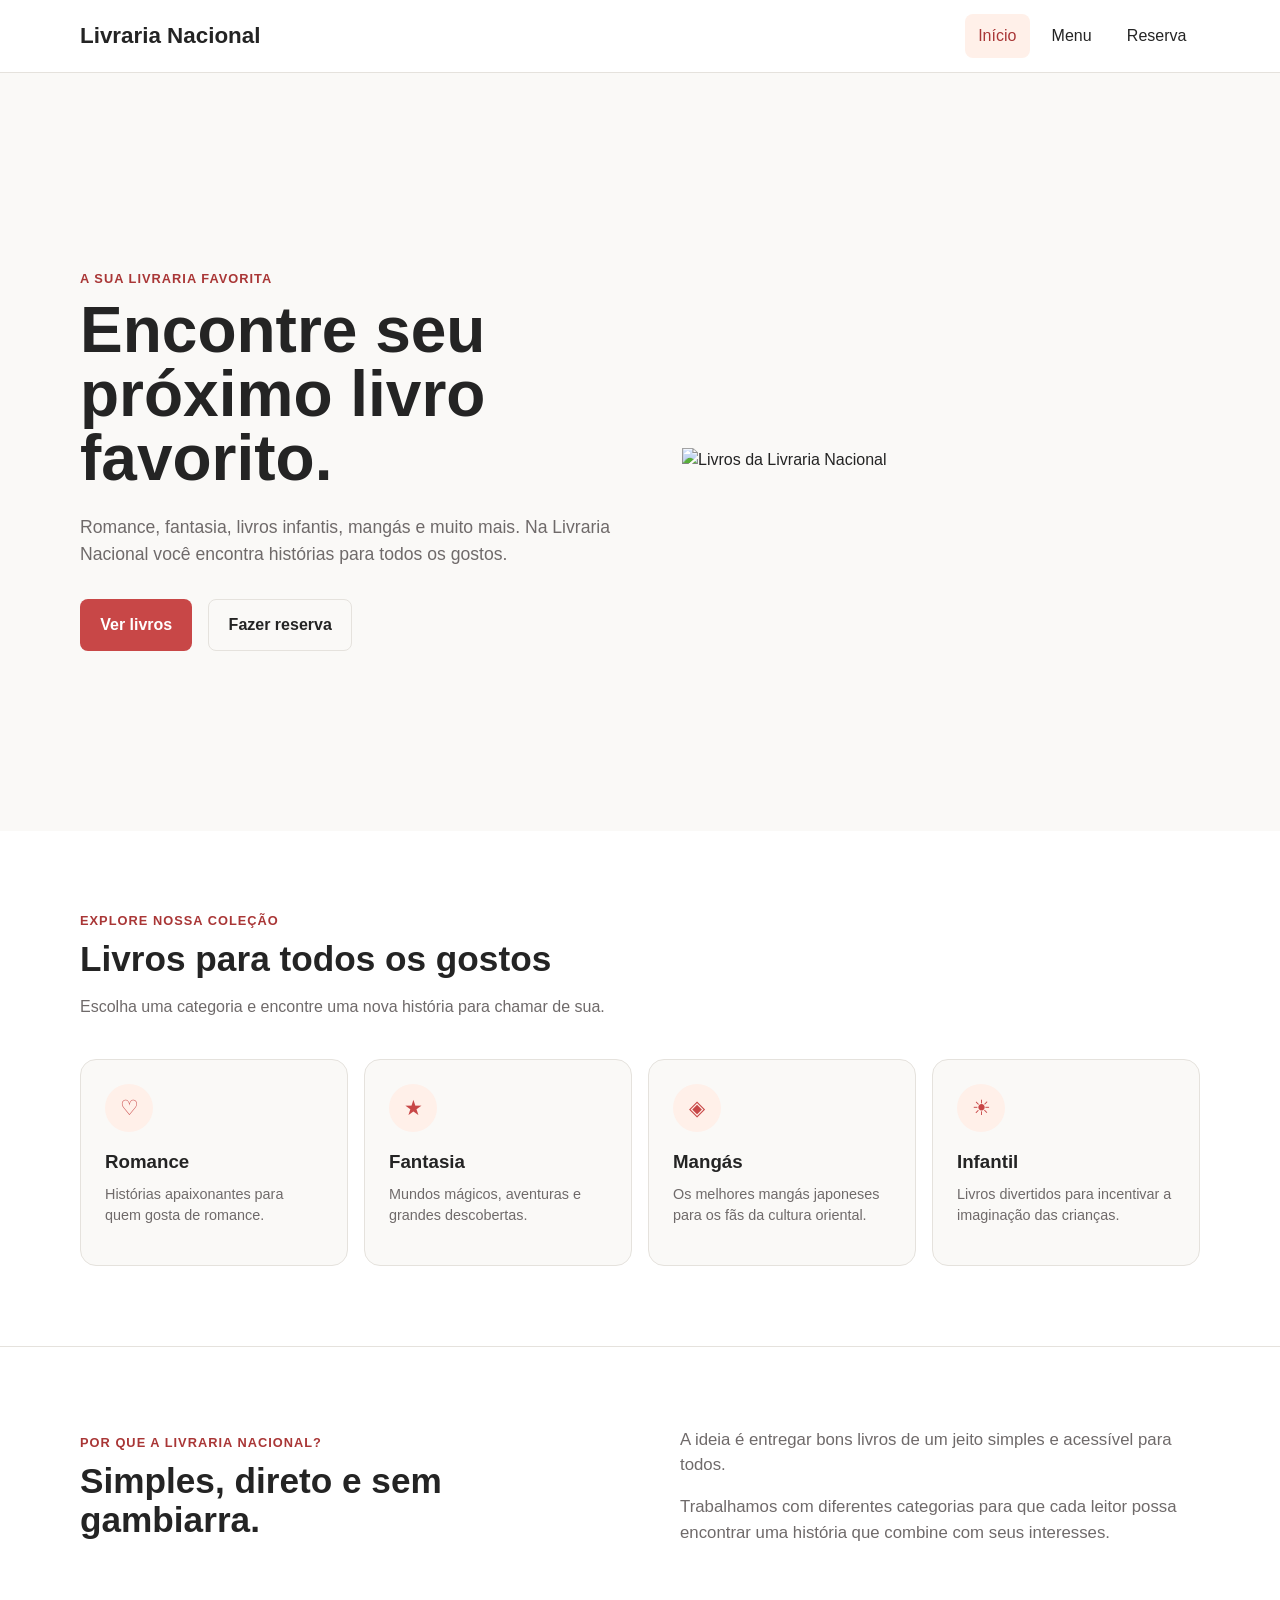
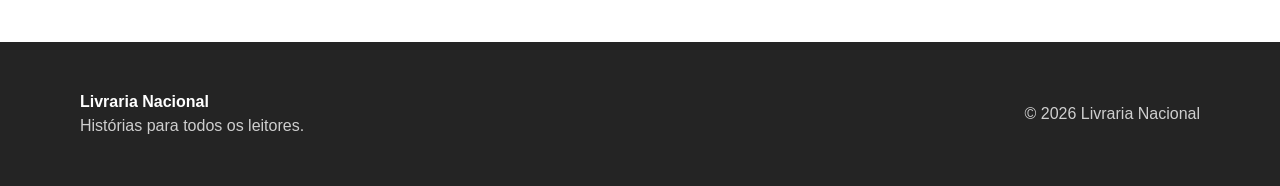
==== index.html @ 4962b3b3 "Add files via upload" ====
<!DOCTYPE html>
<html lang="pt-br">

<head>
    <meta charset="UTF-8">
    <meta name="viewport" content="width=device-width, initial-scale=1.0">
    <title>Livraria Nacional</title>
    <link rel="stylesheet" href="style.css">
</head>

<body>
    <header class="site-header">
        <div class="container header-content">
            <a class="brand" href="index.html">
                Livraria Nacional
            </a>

            <nav class="main-nav">
                <a href="index.html" aria-current="page">Início</a>
                <a href="menu.html">Menu</a>
                <a href="reserva.html">Reserva</a>
            </nav>
        </div>
    </header>

    <main>
        <section class="hero">
            <div class="container hero-content">
                <div class="hero-text-content">
                    <p class="eyebrow">A sua livraria favorita</p>

                    <h1>Encontre seu próximo livro favorito.</h1>

                    <p class="hero-text">
                        Romance, fantasia, livros infantis, mangás e muito mais.
                        Na Livraria Nacional você encontra histórias para todos
                        os gostos.
                    </p>

                    <div class="hero-actions">
                        <a class="button button-primary" href="menu.html">Ver livros</a>
                        <a class="button button-secondary" href="reserva.html">Fazer reserva</a>
                    </div>
                </div>

                <div class="hero-image">
                    <img src="imagens/livro.png" alt="Livros da Livraria Nacional">
                </div>
            </div>
        </section>

        <section class="categories">
            <div class="container">
                <div class="section-heading">
                    <p class="eyebrow">Explore nossa coleção</p>

                    <h2>Livros para todos os gostos</h2>

                    <p>
                        Escolha uma categoria e encontre uma nova história
                        para chamar de sua.
                    </p>
                </div>

                <div class="category-grid">

                    <div class="category-card">
                        <div class="category-icon">♡</div>
                        <h3>Romance</h3>
                        <p>
                            Histórias apaixonantes para quem gosta de romance.
                        </p>
                    </div>

                    <div class="category-card">
                        <div class="category-icon">★</div>
                        <h3>Fantasia</h3>
                        <p>
                            Mundos mágicos, aventuras e grandes descobertas.
                        </p>
                    </div>

                    <div class="category-card">
                        <div class="category-icon">◈</div>
                        <h3>Mangás</h3>
                        <p>
                            Os melhores mangás japoneses para os fãs da cultura
                            oriental.
                        </p>
                    </div>

                    <div class="category-card">
                        <div class="category-icon">☀</div>
                        <h3>Infantil</h3>
                        <p>
                            Livros divertidos para incentivar a imaginação
                            das crianças.
                        </p>
                    </div>

                </div>
            </div>
        </section>

        <section class="about">
            <div class="container about-content">

                <div>
                    <p class="eyebrow">
                        Por que a Livraria Nacional?
                    </p>

                    <h2>
                        Simples, direto e sem gambiarra.
                    </h2>
                </div>

                <div class="about-text">
                    <p>
                        A ideia é entregar bons livros de um jeito simples
                        e acessível para todos.
                    </p>

                    <p>
                        Trabalhamos com diferentes categorias para que cada
                        leitor possa encontrar uma história que combine com
                        seus interesses.
                    </p>
                </div>

            </div>
        </section>
    </main>

    <footer class="site-footer">
        <div class="container footer-content">

            <div>
                <strong>Livraria Nacional</strong>
                <p>
                    Histórias para todos os leitores.
                </p>
            </div>

            <div>
                <p>© 2026 Livraria Nacional</p>
            </div>

        </div>
    </footer>

</body>

</html>
---- style.css ----
:root {
    --color-primary: #c84747;
    --color-primary-dark: #a93636;
    --color-text: #242424;
    --color-text-light: #6f6a6a;
    --color-background: #faf9f7;
    --color-white: #ffffff;
    --color-border: #e5e2dd;
    --color-light: #fff0e9;

    --radius-small: 0.5rem;
    --radius-medium: 1rem;
}

* {
    box-sizing: border-box;
}

html {
    scroll-behavior: smooth;
}

body {
    margin: 0;
    background-color: var(--color-background);
    color: var(--color-text);
    font-family: Arial, Helvetica, sans-serif;
    font-size: 1rem;
    line-height: 1.5;
}

h1,
h2,
h3,
p {
    margin-top: 0;
}

h1 {
    margin-bottom: 1.5rem;
    font-size: 4rem;
    line-height: 1;
}

h2 {
    margin-bottom: 1rem;
    font-size: 2.2rem;
    line-height: 1.1;
}

h3 {
    margin-bottom: 0.5rem;
}

a {
    color: inherit;
}

.container {
    width: 90%;
    max-width: 70rem;
    margin: 0 auto;
}

.site-header {
    background-color: #ffffff;
    border-bottom: 1px solid var(--color-border);
}

.header-content {
    min-height: 4.5rem;
    display: flex;
    align-items: center;
    justify-content: space-between;
    gap: 2rem;
}

.brand {
    color: var(--color-text);
    font-size: 1.4rem;
    font-weight: 700;
    text-decoration: none;
}

.main-nav {
    display: flex;
    align-items: center;
    gap: 0.5rem;
}

.main-nav a {
    padding: 0.6rem 0.85rem;
    border-radius: var(--radius-small);
    color: var(--color-text);
    text-decoration: none;
    transition: 0.2s ease;
}

.main-nav a:hover,
.main-nav a[aria-current="page"] {
    background-color: var(--color-light);
    color: var(--color-primary-dark);
}

.eyebrow {
    margin-bottom: 0.6rem;
    color: var(--color-primary-dark);
    font-size: 0.8rem;
    font-weight: 700;
    letter-spacing: 0.08em;
    text-transform: uppercase;
}

.section-heading {
    max-width: 40rem;
    margin-bottom: 2.5rem;
}

.section-heading p:last-child {
    color: var(--color-text-light);
}

.hero {
    padding: 7rem 0 6rem;
    background-color: var(--color-background);
}

.hero-content {
    min-height: 550px;
    display: flex;
    align-items: center;
    justify-content: space-between;
    gap: 3rem;
}

.hero-text-content {
    flex: 1;
    max-width: 600px;
}

.hero-image {
    flex: 1;
    display: flex;
    justify-content: center;
}

.hero-image img {
    width: 100%;
    max-width: 500px;
    height: auto;
    display: block;
}

.hero h1 {
    max-width: 600px;
}

.hero-text {
    max-width: 55ch;
    margin-bottom: 2rem;
    color: var(--color-text-light);
    font-size: 1.1rem;
}

.hero-actions {
    display: flex;
    gap: 1rem;
}

.button {
    display: inline-block;
    padding: 0.8rem 1.2rem;
    border: 1px solid transparent;
    border-radius: var(--radius-small);
    font-weight: 700;
    text-decoration: none;
    cursor: pointer;
    transition: 0.2s ease;
}

.button:hover {
    transform: translateY(-2px);
}

.button-primary {
    background-color: var(--color-primary);
    color: var(--color-white);
}

.button-primary:hover {
    background-color: var(--color-primary-dark);
}

.button-secondary {
    background-color: transparent;
    border-color: var(--color-border);
    color: var(--color-text);
}

.button-secondary:hover {
    border-color: var(--color-primary);
}

.categories {
    padding: 5rem 0;
    background-color: var(--color-white);
}

.category-grid {
    display: grid;
    grid-template-columns: repeat(4, 1fr);
    gap: 1rem;
}

.category-card {
    padding: 1.5rem;
    border: 1px solid var(--color-border);
    border-radius: var(--radius-medium);
    background-color: var(--color-background);
    transition: 0.2s ease;
}

.category-card:hover {
    transform: translateY(-4px);
    border-color: var(--color-primary);
}

.category-icon {
    width: 3rem;
    height: 3rem;
    display: flex;
    align-items: center;
    justify-content: center;
    margin-bottom: 1rem;
    border-radius: 50%;
    background-color: var(--color-light);
    color: var(--color-primary);
    font-size: 1.3rem;
}

.category-card p {
    color: var(--color-text-light);
    font-size: 0.9rem;
}

.book-grid {
    display: grid;
    grid-template-columns: repeat(3, 1fr);
    gap: 1.5rem;
}

.book-card {
    overflow: hidden;
    border: 1px solid var(--color-border);
    border-radius: var(--radius-medium);
    background-color: var(--color-white);
    transition: 0.2s ease;
}

.book-card:hover {
    transform: translateY(-4px);
}

.book-cover {
    height: 18rem;
    display: flex;
    align-items: center;
    justify-content: center;
    padding: 2rem;
    color: white;
    text-align: center;
}

.book-cover span {
    padding: 0.5rem 0.8rem;
    border: 1px solid white;
    border-radius: var(--radius-small);
    font-weight: 700;
}

.book-one {
    background-color: #c47a7a;
}

.book-two {
    background-color: #6f7895;
}

.book-three {
    background-color: #777777;
}

.book-info {
    padding: 1.3rem;
}

.book-info p {
    margin-bottom: 0.5rem;
    color: var(--color-text-light);
}

.book-info strong {
    color: var(--color-primary-dark);
    font-size: 1.1rem;
}

.about {
    padding: 5rem 0;
    background-color: var(--color-white);
    border-top: 1px solid var(--color-border);
}

.about-content {
    display: grid;
    grid-template-columns: 1fr 1fr;
    gap: 5rem;
    align-items: center;
}

.about-content h2 {
    max-width: 600px;
}

.about-text {
    color: var(--color-text-light);
    font-size: 1.05rem;
}

.site-footer {
    padding: 3rem 0;
    background-color: #242424;
    color: white;
}

.footer-content {
    display: flex;
    align-items: center;
    justify-content: space-between;
    gap: 2rem;
}

.footer-content p {
    margin-bottom: 0;
    color: #cfcfcf;
}

.library {
    padding: 5rem 0;
}

.category-list {
    display: flex;
    gap: 1rem;
    margin-bottom: 4rem;
}

.category-list a {
    padding: 0.7rem 1.2rem;
    border: 1px solid var(--color-border);
    border-radius: var(--radius-small);
    background-color: var(--color-white);
    color: var(--color-text);
    font-weight: 700;
    text-decoration: none;
}

.category-list a:hover {
    background-color: var(--color-primary);
    color: var(--color-white);
}

.library-category {
    margin-bottom: 5rem;
}

.library-books {
    display: flex;
    gap: 1.5rem;
}

.library-book {
    flex: 1;
    overflow: hidden;
    border: 1px solid var(--color-border);
    border-radius: var(--radius-medium);
    background-color: var(--color-white);
}

.library-book:hover {
    border-color: var(--color-primary);
}

.library-book img {
    width: 100%;
    height: 250px;
    display: block;
    object-fit: contain;
    padding: 1rem;
    background-color: #f5f4f2;
}

.library-book-content {
    padding: 1.5rem;
}

.library-book-content p {
    color: var(--color-text-light);
}

.library-book-content a {
    color: var(--color-primary-dark);
    font-weight: 700;
    text-decoration: none;
}

.reservation {
    padding: 5rem 0;
}

.reservation-content {
    max-width: 55rem;
}

.reservation-form {
    padding: 2rem;
    border: 1px solid var(--color-border);
    border-radius: var(--radius-medium);
    background-color: var(--color-white);
}

.form-group {
    margin-bottom: 1.5rem;
}

.form-group label {
    display: block;
    margin-bottom: 0.5rem;
    font-weight: 700;
}

.form-group input,
.form-group select,
.form-group textarea {
    width: 100%;
    padding: 0.8rem;
    border: 1px solid var(--color-border);
    border-radius: var(--radius-small);
    background-color: var(--color-white);
    color: var(--color-text);
    font-family: inherit;
    font-size: 1rem;
}

.form-group textarea {
    resize: vertical;
}

@media (max-width: 800px) {

    .hero h1 {
        font-size: 3.5rem;
    }

    .category-grid {
        grid-template-columns: repeat(2, 1fr);
    }

    .book-grid {
        grid-template-columns: 1fr;
    }

    .about-content {
        grid-template-columns: 1fr;
        gap: 2rem;
    }

    .library-books {
        flex-direction: column;
    }
}

@media (max-width: 550px) {

    .header-content {
        flex-direction: column;
        padding: 1rem 0;
    }

    .main-nav {
        width: 100%;
        justify-content: center;
    }

    .hero {
        padding: 4rem 0;
    }

    .hero h1 {
        font-size: 2.8rem;
    }

    .category-grid {
        grid-template-columns: 1fr;
    }

    .hero-actions {
        flex-direction: column;
        align-items: flex-start;
    }
}
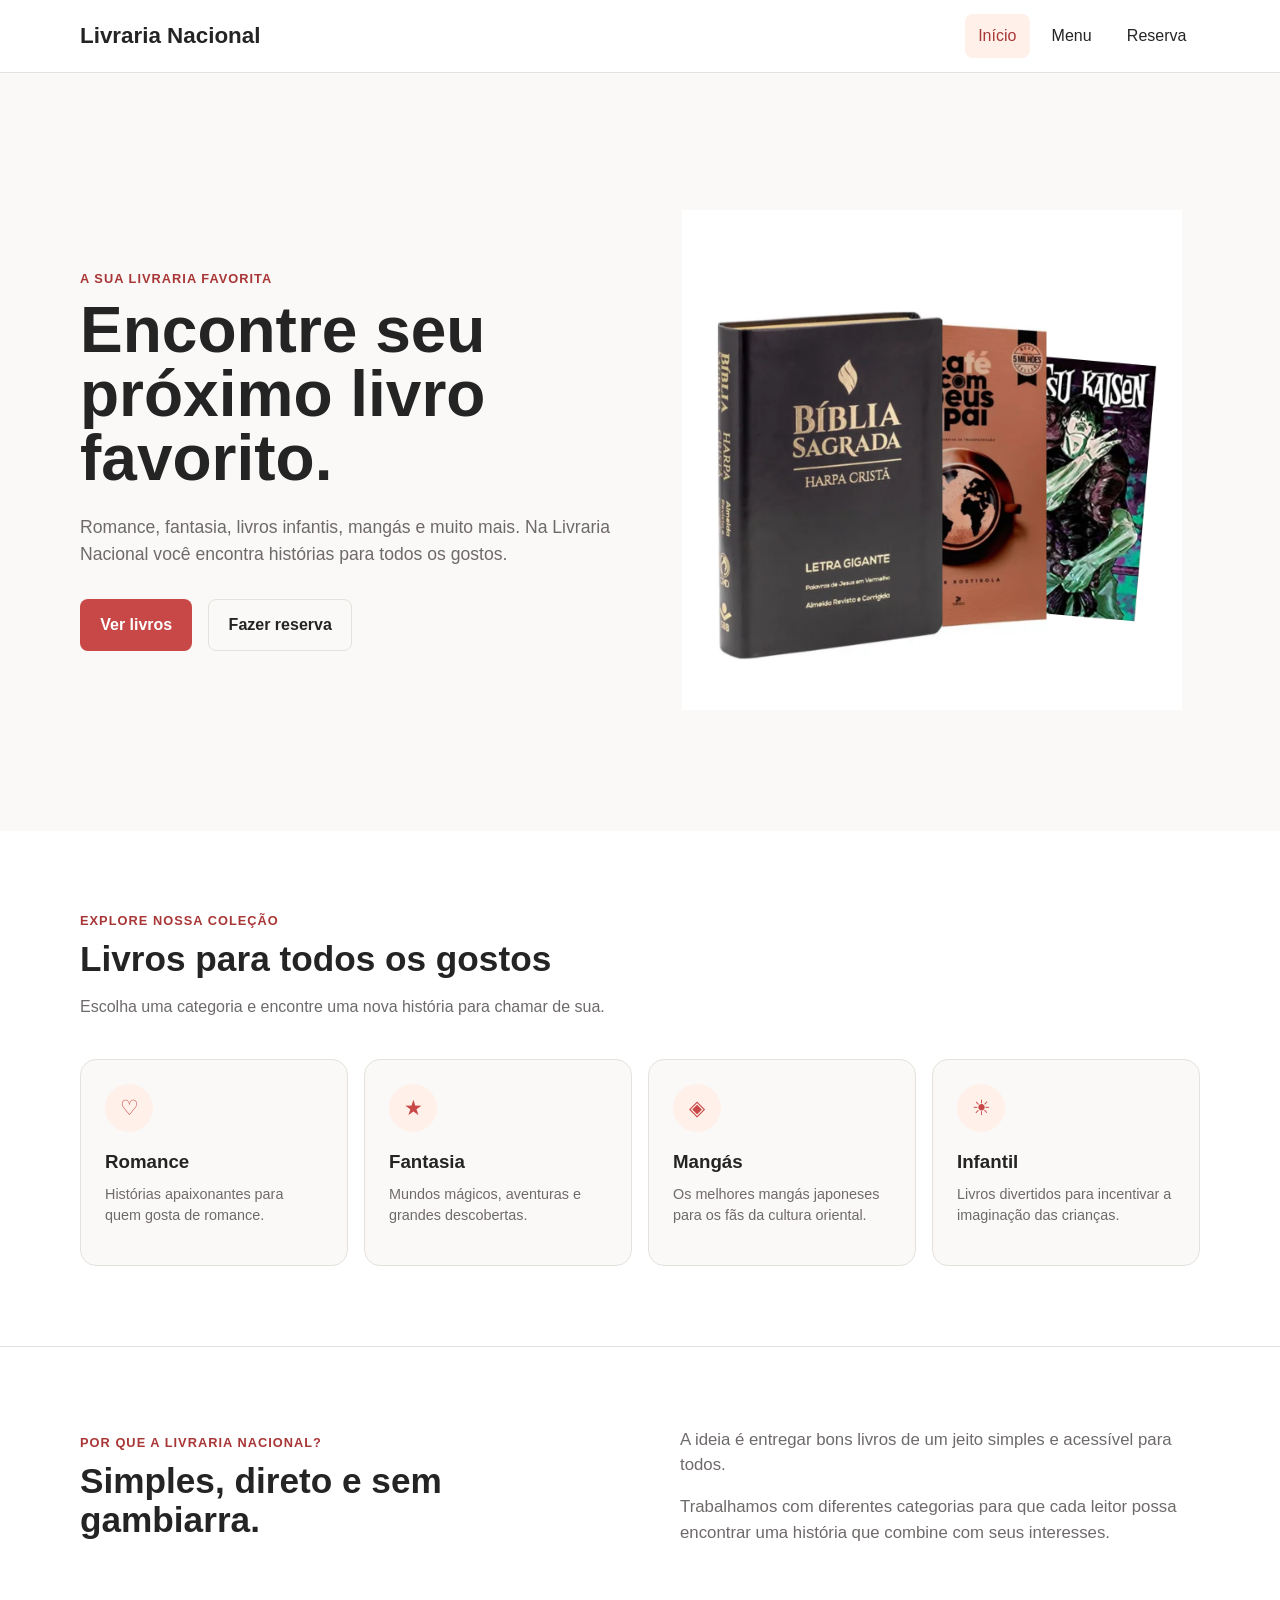
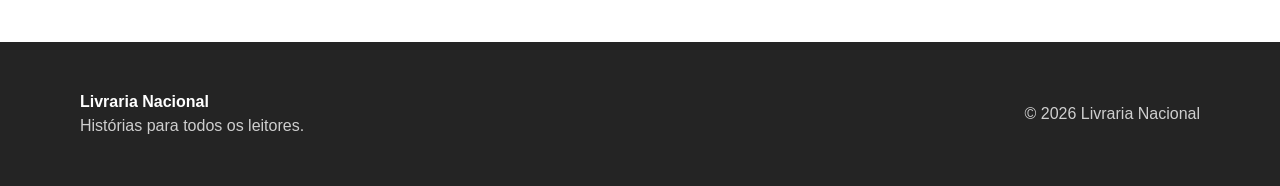
==== commit b8d48516: "Add files via upload" ====
--- a/index.html
+++ b/index.html
@@ -44,7 +44,7 @@
                 </div>
 
                 <div class="hero-image">
-                    <img src="imagens/livro.png" alt="Livros da Livraria Nacional">
+                    <img src="livro.png" alt="Livros da Livraria Nacional">
                 </div>
             </div>
         </section>
